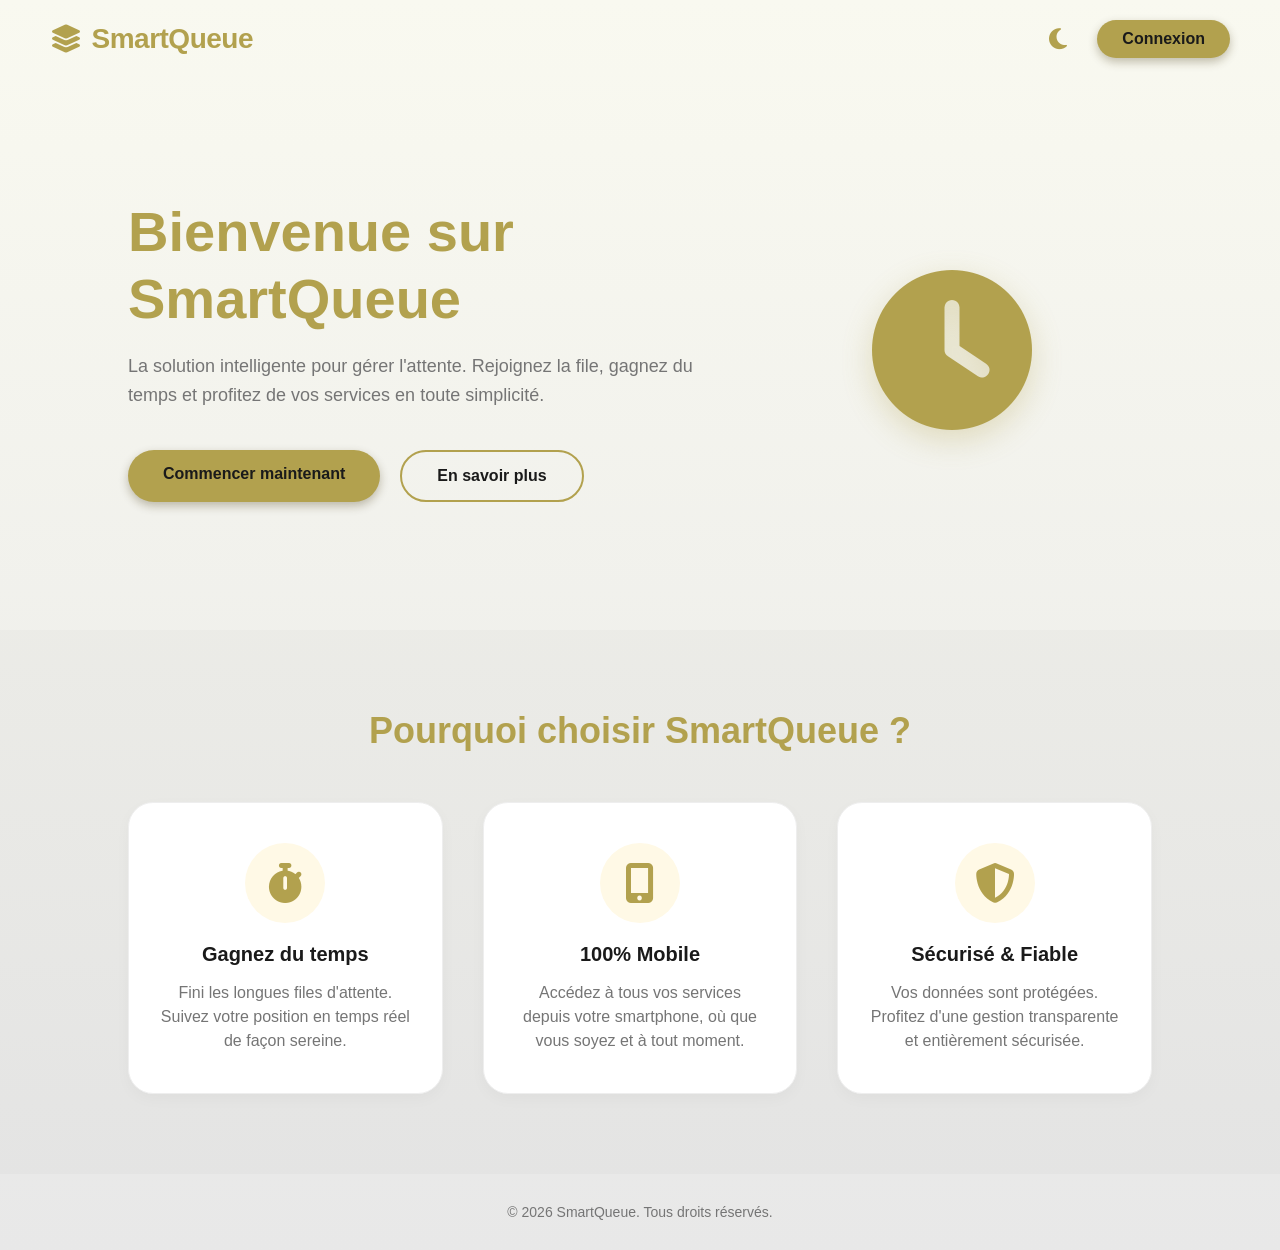
==== index.html @ 58572858 "splitted the signin and signup into two different pages , fixed the client profile page , made addin" ====
<!DOCTYPE html>
<html lang="fr">
<head>
    <meta charset="UTF-8">
    <meta name="viewport" content="width=device-width, initial-scale=1.0">
    <title>SmartQueue - Accueil</title>
    <link rel="stylesheet" href="index.css">
    <link rel="stylesheet" href="https://cdnjs.cloudflare.com/ajax/libs/font-awesome/6.4.0/css/all.min.css">
</head>
<body>

    <!-- Header / Navbar -->
    <nav class="navbar" id="navbar">
        <div class="logo">
            <i class="fas fa-layer-group"></i> SmartQueue
        </div>
        <div class="nav-links">
            <i class="fas fa-moon theme-toggle-icon" style="cursor:pointer; font-size: 24px; color: #B2A14E;" onclick="toggleTheme()"></i>
            <a href="signin/signin.html" class="btn-signin">Connexion</a>
        </div>
    </nav>

    <!-- Hero Section -->
    <div class="hero-section">
        <div class="hero-content">
            <h1>Bienvenue sur SmartQueue</h1>
            <p class="hero-subtitle">La solution intelligente pour gérer l'attente. Rejoignez la file, gagnez du temps et profitez de vos services en toute simplicité.</p>
            <div class="hero-buttons">
                <a href="signup/signup.html" class="btn-primary-large">Commencer maintenant</a>
                <a href="#features" class="btn-secondary-large">En savoir plus</a>
            </div>
        </div>
        <div class="hero-image">
            <i class="fas fa-clock fa-10x hero-icon float-animation"></i>
        </div>
    </div>

    <!-- Features Section -->
    <div class="features-section" id="features">
        <h2>Pourquoi choisir SmartQueue ?</h2>
        <div class="features-grid">
            <div class="feature-card reveal">
                <div class="feature-icon"><i class="fas fa-stopwatch"></i></div>
                <h3>Gagnez du temps</h3>
                <p>Fini les longues files d'attente. Suivez votre position en temps réel de façon sereine.</p>
            </div>
            <div class="feature-card reveal" style="transition-delay: 0.1s;">
                <div class="feature-icon"><i class="fas fa-mobile-alt"></i></div>
                <h3>100% Mobile</h3>
                <p>Accédez à tous vos services depuis votre smartphone, où que vous soyez et à tout moment.</p>
            </div>
            <div class="feature-card reveal" style="transition-delay: 0.2s;">
                <div class="feature-icon"><i class="fas fa-shield-alt"></i></div>
                <h3>Sécurisé & Fiable</h3>
                <p>Vos données sont protégées. Profitez d'une gestion transparente et entièrement sécurisée.</p>
            </div>
        </div>
    </div>

    <footer>
        <p>&copy; 2026 SmartQueue. Tous droits réservés.</p>
    </footer>

    <script src="theme.js"></script>
    <script>
        // Scroll reveal effect and Navbar style change on scroll
        window.addEventListener('scroll', () => {
            const navbar = document.getElementById('navbar');
            if (window.scrollY > 50) {
                navbar.classList.add('scrolled');
            } else {
                navbar.classList.remove('scrolled');
            }

            const reveals = document.querySelectorAll('.reveal');
            for (var i = 0; i < reveals.length; i++) {
                var windowheight = window.innerHeight;
                var revealtop = reveals[i].getBoundingClientRect().top;
                var revealpoint = 100;

                if (revealtop < windowheight - revealpoint) {
                    reveals[i].classList.add('active');
                }
            }
        });

        // Trigger scroll event on load to show elements initially in view
        window.dispatchEvent(new Event('scroll'));
    </script>
</body>
</html>
---- index.css ----
:root {
    --primary-color: #FFC107; /* Le jaune Tasker */
    --bg-gradient: linear-gradient(180deg, #F9F9F0 0%, #E8E8E8 100%);
    --text-main: #1A1A1A;
    --text-muted: #757575;
    --input-bg: #FFFFFF;
    --card-bg: #FFFFFF;
    --border-color: #E0E0E0;
    --border-color-light: #eee;
    --icon-bg: #FFF9E6;
    --icon-color: #333;
    --border-radius: 30px;
}

body.dark-theme {
    --bg-gradient: linear-gradient(180deg, #1A1A1A 0%, #121212 100%);
    --text-main: #F5F5F5;
    --text-muted: #A0AAB2;
    --input-bg: #2C2C2C;
    --card-bg: #222222;
    --border-color: #444444;
    --border-color-light: #333333;
    --icon-bg: #332B1A;
    --icon-color: #ccc;
}

* {
    box-sizing: border-box;
    margin: 0;
    padding: 0;
    font-family: 'Segoe UI', Roboto, Helvetica, Arial, sans-serif;
    scroll-behavior: smooth;
}

body {
    background: var(--bg-gradient);
    color: var(--text-main);
    transition: background 0.5s ease, color 0.5s ease;
    min-height: 100vh;
    display: flex;
    flex-direction: column;
}

/* Navbar */
.navbar {
    display: flex;
    justify-content: space-between;
    align-items: center;
    padding: 20px 50px;
    background: transparent;
    position: fixed;
    top: 0;
    left: 0;
    right: 0;
    z-index: 1000;
    transition: background 0.3s ease, padding 0.3s ease, box-shadow 0.3s ease;
}

.navbar.scrolled {
    background: var(--card-bg);
    padding: 15px 50px;
    box-shadow: 0 4px 15px rgba(0, 0, 0, 0.05);
}

.logo {
    font-size: 28px;
    font-weight: 700;
    color: #B2A14E; /* Couleur dorée */
    letter-spacing: -0.5px;
    display: flex;
    align-items: center;
    gap: 10px;
}

.nav-links {
    display: flex;
    align-items: center;
    gap: 30px;
}

.btn-signin {
    padding: 10px 25px;
    border-radius: var(--border-radius);
    background-color: #B2A14E;
    color: #1A1A1A;
    text-decoration: none;
    font-weight: 600;
    transition: transform 0.2s, box-shadow 0.2s;
    box-shadow: 0 4px 10px rgba(62, 49, 11, 0.3);
}

.btn-signin:hover {
    transform: translateY(-2px);
    box-shadow: 0 6px 15px rgba(62, 49, 11, 0.4);
}

/* Hero Section */
.hero-section {
    display: flex;
    justify-content: space-between;
    align-items: center;
    padding: 150px 10% 80px; /* Top padding to account for fixed navbar */
    flex: 1;
}

.hero-content {
    max-width: 600px;
    animation: slideInLeft 1s ease forwards;
}

.hero-content h1 {
    font-size: 56px;
    font-weight: 800;
    margin-bottom: 20px;
    color: #B2A14E;
    line-height: 1.2;
}

.hero-subtitle {
    font-size: 18px;
    color: var(--text-muted);
    margin-bottom: 40px;
    line-height: 1.6;
}

.hero-buttons {
    display: flex;
    gap: 20px;
}

.btn-primary-large {
    padding: 15px 35px;
    border-radius: var(--border-radius);
    background-color: #B2A14E;
    color: #1A1A1A;
    text-decoration: none;
    font-weight: 600;
    font-size: 16px;
    transition: transform 0.2s, box-shadow 0.2s;
    box-shadow: 0 4px 10px rgba(62, 49, 11, 0.3);
}

.btn-primary-large:hover {
    transform: translateY(-2px);
    box-shadow: 0 6px 15px rgba(62, 49, 11, 0.4);
}

.btn-secondary-large {
    padding: 15px 35px;
    border-radius: var(--border-radius);
    background-color: transparent;
    color: var(--text-main);
    text-decoration: none;
    font-weight: 600;
    font-size: 16px;
    border: 2px solid #B2A14E;
    transition: all 0.2s;
}

.btn-secondary-large:hover {
    background-color: rgba(178, 161, 78, 0.1);
    transform: translateY(-2px);
}

.hero-image {
    display: flex;
    justify-content: center;
    align-items: center;
    width: 400px;
    height: 400px;
    animation: slideInRight 1s ease forwards;
}

.hero-icon {
    color: #B2A14E;
    text-shadow: 0 10px 30px rgba(178, 161, 78, 0.3);
}

.float-animation {
    animation: float 4s ease-in-out infinite;
}

@keyframes float {
    0% { transform: translateY(0px); }
    50% { transform: translateY(-20px); }
    100% { transform: translateY(0px); }
}

@keyframes slideInLeft {
    0% { opacity: 0; transform: translateX(-50px); }
    100% { opacity: 1; transform: translateX(0); }
}

@keyframes slideInRight {
    0% { opacity: 0; transform: translateX(50px); }
    100% { opacity: 1; transform: translateX(0); }
}

/* Reveal Elements */
.reveal {
    opacity: 0;
    transform: translateY(30px);
    transition: all 0.6s ease;
}

.reveal.active {
    opacity: 1;
    transform: translateY(0);
}

/* Features Section */
.features-section {
    padding: 80px 10%;
    text-align: center;
    background: rgba(0, 0, 0, 0.02);
}

body.dark-theme .features-section {
    background: rgba(255, 255, 255, 0.02);
}

.features-section h2 {
    font-size: 36px;
    margin-bottom: 50px;
    color: #B2A14E;
}

.features-grid {
    display: grid;
    grid-template-columns: repeat(3, 1fr);
    gap: 40px;
}

.feature-card {
    background: var(--card-bg);
    padding: 40px 30px;
    border-radius: 25px;
    border: 1px solid var(--border-color-light);
    box-shadow: 0 5px 15px rgba(0,0,0,0.03);
    transition: transform 0.3s, box-shadow 0.3s, border-color 0.3s;
}

.feature-card:hover {
    transform: translateY(-10px);
    box-shadow: 0 15px 30px rgba(0,0,0,0.08);
    border-color: #B2A14E;
}

.feature-icon {
    font-size: 40px;
    color: #B2A14E;
    margin-bottom: 20px;
    background: var(--icon-bg);
    width: 80px;
    height: 80px;
    display: inline-flex;
    align-items: center;
    justify-content: center;
    border-radius: 50%;
}

.feature-card h3 {
    font-size: 20px;
    margin-bottom: 15px;
}

.feature-card p {
    color: var(--text-muted);
    line-height: 1.5;
}

/* Footer */
footer {
    text-align: center;
    padding: 30px;
    color: var(--text-muted);
    font-size: 14px;
    margin-top: auto;
}

/* Responsive */
@media (max-width: 992px) {
    .hero-section {
        flex-direction: column;
        text-align: center;
        padding: 120px 5% 50px;
    }
    
    .hero-buttons {
        justify-content: center;
    }
    
    .hero-image {
        margin-top: 50px;
        width: 100%;
        height: auto;
    }
    
    .features-grid {
        grid-template-columns: repeat(2, 1fr);
    }
}

@media (max-width: 768px) {
    .hero-content h1 {
        font-size: 40px;
    }
    
    .features-grid {
        grid-template-columns: 1fr;
    }
    
    .navbar {
        padding: 15px 20px;
    }
    
    .navbar.scrolled {
        padding: 10px 20px;
    }
    
    .hero-buttons {
        flex-direction: column;
    }
}
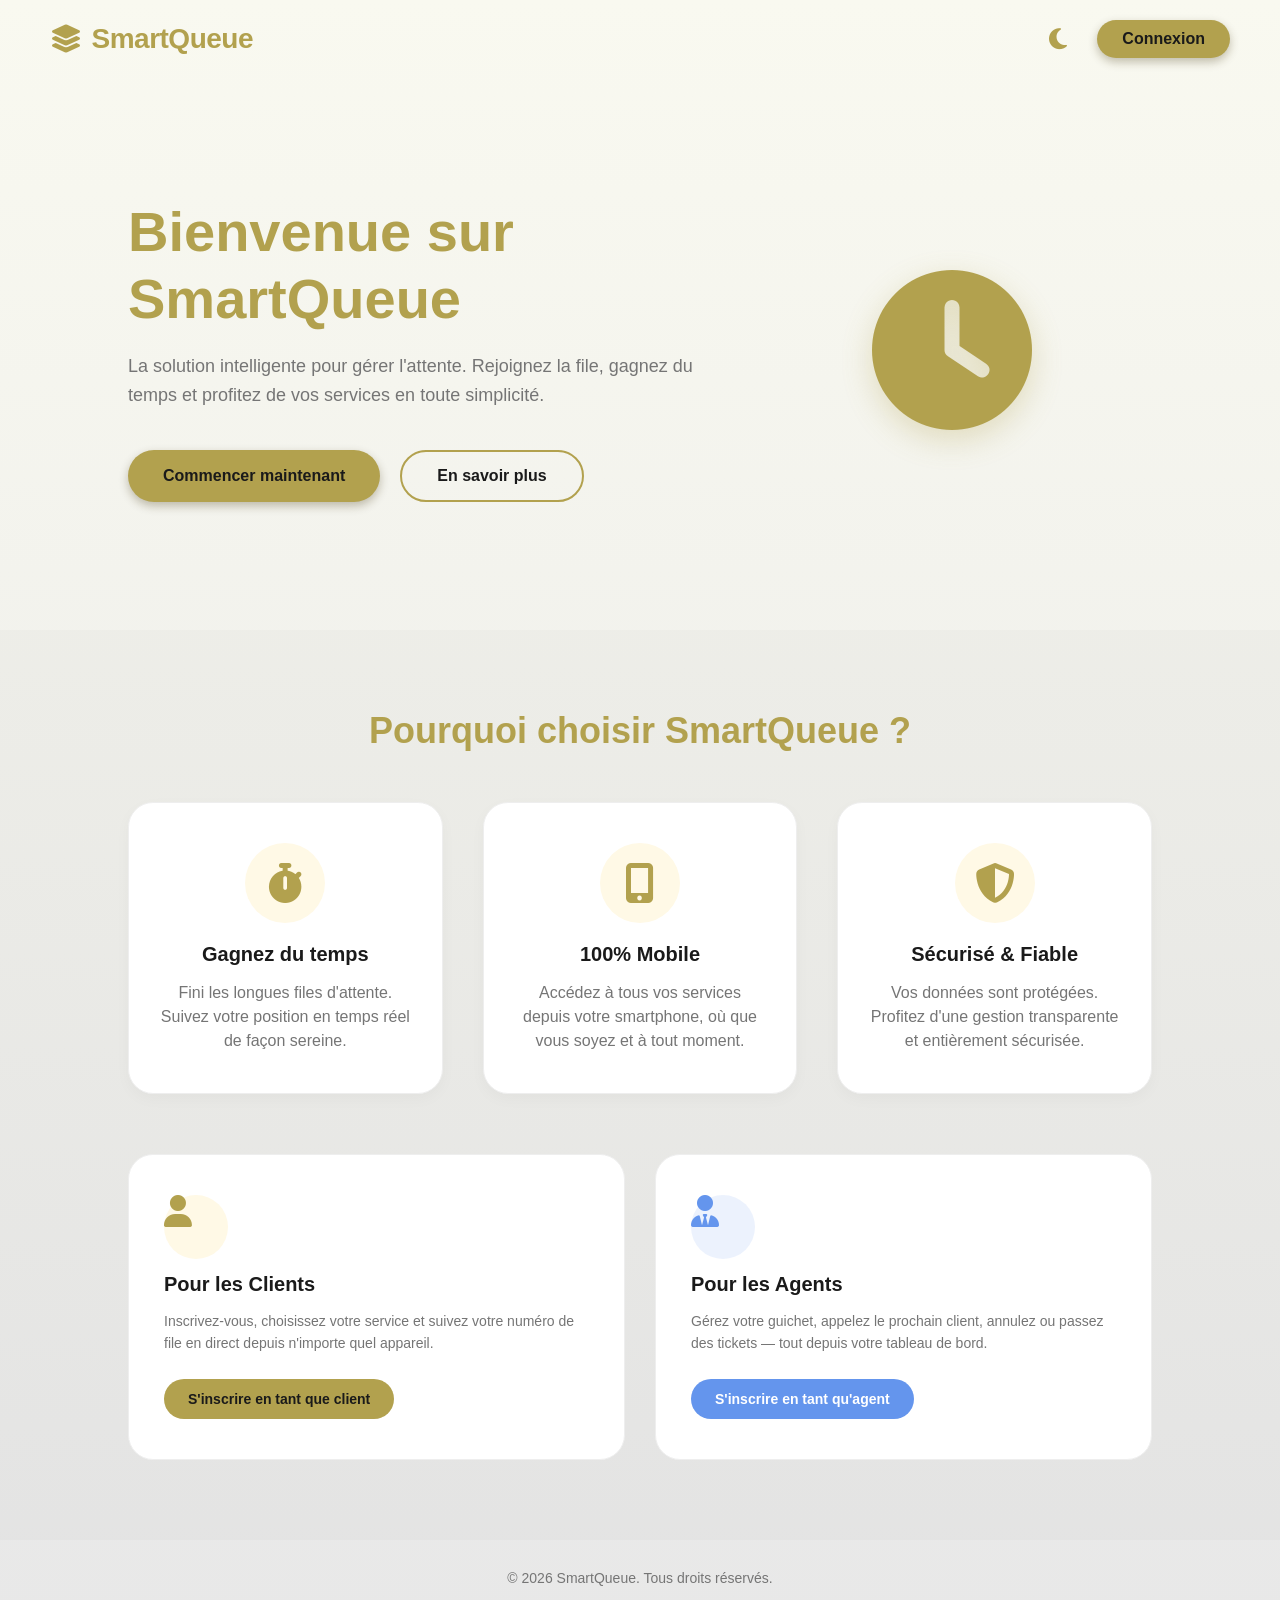
==== commit b51af334: "added the signin and sigup as an admin and made the admin s interface" ====
--- a/index.html
+++ b/index.html
@@ -4,8 +4,94 @@
     <meta charset="UTF-8">
     <meta name="viewport" content="width=device-width, initial-scale=1.0">
     <title>SmartQueue - Accueil</title>
+    <meta name="description" content="SmartQueue — La solution intelligente pour gérer les files d'attente. Rejoignez la file, gagnez du temps.">
     <link rel="stylesheet" href="index.css">
     <link rel="stylesheet" href="https://cdnjs.cloudflare.com/ajax/libs/font-awesome/6.4.0/css/all.min.css">
+    <style>
+        /* ── Role-choice modal ── */
+        .modal-overlay {
+            position: fixed;
+            inset: 0;
+            background: rgba(0,0,0,0.55);
+            backdrop-filter: blur(6px);
+            z-index: 2000;
+            display: flex;
+            align-items: center;
+            justify-content: center;
+            opacity: 0;
+            pointer-events: none;
+            transition: opacity 0.3s ease;
+        }
+        .modal-overlay.active {
+            opacity: 1;
+            pointer-events: all;
+        }
+        .modal-card {
+            background: var(--card-bg);
+            border-radius: 28px;
+            padding: 48px 40px 40px;
+            max-width: 520px;
+            width: 90%;
+            box-shadow: 0 25px 60px rgba(0,0,0,0.2);
+            text-align: center;
+            transform: translateY(30px) scale(0.96);
+            transition: transform 0.35s ease, opacity 0.35s ease;
+            border: 1px solid var(--border-color-light);
+            position: relative;
+        }
+        .modal-overlay.active .modal-card {
+            transform: translateY(0) scale(1);
+        }
+        .modal-close {
+            position: absolute;
+            top: 16px; right: 18px;
+            background: none; border: none;
+            font-size: 20px; color: var(--text-muted);
+            cursor: pointer; transition: color 0.2s;
+        }
+        .modal-close:hover { color: var(--text-main); }
+        .modal-card h2 {
+            font-size: 26px; font-weight: 700;
+            color: #B2A14E; margin-bottom: 8px;
+        }
+        .modal-card p {
+            color: var(--text-muted); font-size: 14px;
+            margin-bottom: 36px; line-height: 1.6;
+        }
+        .role-options {
+            display: grid;
+            grid-template-columns: 1fr 1fr;
+            gap: 20px;
+        }
+        .role-card {
+            border: 2px solid var(--border-color);
+            border-radius: 20px;
+            padding: 30px 20px;
+            cursor: pointer;
+            text-decoration: none;
+            color: var(--text-main);
+            transition: all 0.25s ease;
+            display: flex; flex-direction: column;
+            align-items: center; gap: 12px;
+        }
+        .role-card:hover {
+            border-color: #B2A14E;
+            background: rgba(178,161,78,0.07);
+            transform: translateY(-4px);
+            box-shadow: 0 10px 25px rgba(178,161,78,0.15);
+        }
+        .role-card .role-icon {
+            width: 68px; height: 68px; border-radius: 50%;
+            background: var(--icon-bg);
+            display: flex; align-items: center; justify-content: center;
+            font-size: 28px; color: #B2A14E;
+        }
+        .role-card h3 { font-size: 17px; font-weight: 700; }
+        .role-card span { font-size: 12px; color: var(--text-muted); line-height: 1.4; }
+        .role-card.admin-role { border-color: rgba(100,149,237,0.3); }
+        .role-card.admin-role:hover { border-color: #6495ED; background: rgba(100,149,237,0.07); box-shadow: 0 10px 25px rgba(100,149,237,0.15); }
+        .role-card.admin-role .role-icon { background: rgba(100,149,237,0.12); color: #6495ED; }
+    </style>
 </head>
 <body>
 
@@ -19,6 +105,27 @@
             <a href="signin/signin.html" class="btn-signin">Connexion</a>
         </div>
     </nav>
+
+    <!-- Role-Selection Modal -->
+    <div class="modal-overlay" id="roleModal" role="dialog" aria-modal="true" aria-labelledby="modalTitle">
+        <div class="modal-card">
+            <button class="modal-close" onclick="closeModal()" title="Fermer"><i class="fas fa-times"></i></button>
+            <h2 id="modalTitle">Qui êtes-vous ?</h2>
+            <p>Choisissez votre type de compte pour commencer l'inscription sur SmartQueue.</p>
+            <div class="role-options">
+                <a href="signup/signup.html?role=client" class="role-card" id="clientRoleBtn">
+                    <div class="role-icon"><i class="fas fa-user"></i></div>
+                    <h3>Client</h3>
+                    <span>Je veux rejoindre une file d'attente et suivre mon tour.</span>
+                </a>
+                <a href="signup/signup.html?role=agent" class="role-card admin-role" id="agentRoleBtn">
+                    <div class="role-icon"><i class="fas fa-user-tie"></i></div>
+                    <h3>Agent / Admin</h3>
+                    <span>Je travaille dans un établissement et je gère les files.</span>
+                </a>
+            </div>
+        </div>
+    </div>
 
     <!-- Hero Section -->
     <div class="hero-section">
@@ -26,7 +133,7 @@
             <h1>Bienvenue sur SmartQueue</h1>
             <p class="hero-subtitle">La solution intelligente pour gérer l'attente. Rejoignez la file, gagnez du temps et profitez de vos services en toute simplicité.</p>
             <div class="hero-buttons">
-                <a href="signup/signup.html" class="btn-primary-large">Commencer maintenant</a>
+                <button onclick="openModal()" class="btn-primary-large" id="startBtn" style="border:none;cursor:pointer;">Commencer maintenant</button>
                 <a href="#features" class="btn-secondary-large">En savoir plus</a>
             </div>
         </div>
@@ -55,6 +162,22 @@
                 <p>Vos données sont protégées. Profitez d'une gestion transparente et entièrement sécurisée.</p>
             </div>
         </div>
+
+        <!-- Who is it for section -->
+        <div class="two-tracks reveal" style="transition-delay:0.3s;">
+            <div class="track-card">
+                <i class="fas fa-user track-icon"></i>
+                <h3>Pour les Clients</h3>
+                <p>Inscrivez-vous, choisissez votre service et suivez votre numéro de file en direct depuis n'importe quel appareil.</p>
+                <a href="signup/signup.html?role=client" class="btn-track">S'inscrire en tant que client</a>
+            </div>
+            <div class="track-card track-admin">
+                <i class="fas fa-user-tie track-icon"></i>
+                <h3>Pour les Agents</h3>
+                <p>Gérez votre guichet, appelez le prochain client, annulez ou passez des tickets — tout depuis votre tableau de bord.</p>
+                <a href="signup/signup.html?role=agent" class="btn-track btn-track-admin">S'inscrire en tant qu'agent</a>
+            </div>
+        </div>
     </div>
 
     <footer>
@@ -63,6 +186,21 @@
 
     <script src="theme.js"></script>
     <script>
+        function openModal() {
+            document.getElementById('roleModal').classList.add('active');
+        }
+        function closeModal() {
+            document.getElementById('roleModal').classList.remove('active');
+        }
+        // Close on overlay click (outside modal card)
+        document.getElementById('roleModal').addEventListener('click', function(e) {
+            if (e.target === this) closeModal();
+        });
+        // Close on Escape key
+        document.addEventListener('keydown', function(e) {
+            if (e.key === 'Escape') closeModal();
+        });
+
         // Scroll reveal effect and Navbar style change on scroll
         window.addEventListener('scroll', () => {
             const navbar = document.getElementById('navbar');
@@ -77,14 +215,12 @@
                 var windowheight = window.innerHeight;
                 var revealtop = reveals[i].getBoundingClientRect().top;
                 var revealpoint = 100;
-
                 if (revealtop < windowheight - revealpoint) {
                     reveals[i].classList.add('active');
                 }
             }
         });
 
-        // Trigger scroll event on load to show elements initially in view
         window.dispatchEvent(new Event('scroll'));
     </script>
 </body>
--- a/index.css
+++ b/index.css
@@ -322,3 +322,94 @@
         flex-direction: column;
     }
 }
+
+/* Two-Tracks Section */
+.two-tracks {
+    display: grid;
+    grid-template-columns: 1fr 1fr;
+    gap: 30px;
+    margin-top: 60px;
+    text-align: left;
+}
+
+.track-card {
+    background: var(--card-bg);
+    border: 1px solid var(--border-color-light);
+    border-radius: 25px;
+    padding: 40px 35px;
+    display: flex;
+    flex-direction: column;
+    gap: 14px;
+    transition: transform 0.3s, box-shadow 0.3s, border-color 0.3s;
+}
+
+.track-card:hover {
+    transform: translateY(-6px);
+    box-shadow: 0 18px 40px rgba(0,0,0,0.07);
+    border-color: #B2A14E;
+}
+
+.track-card.track-admin:hover {
+    border-color: #6495ED;
+    box-shadow: 0 18px 40px rgba(100,149,237,0.12);
+}
+
+.track-icon {
+    font-size: 32px;
+    color: #B2A14E;
+    background: var(--icon-bg);
+    width: 64px; height: 64px;
+    display: inline-flex;
+    align-items: center; justify-content: center;
+    border-radius: 50%;
+}
+
+.track-admin .track-icon {
+    background: rgba(100,149,237,0.12);
+    color: #6495ED;
+}
+
+.track-card h3 {
+    font-size: 20px;
+    font-weight: 700;
+}
+
+.track-card p {
+    color: var(--text-muted);
+    line-height: 1.6;
+    font-size: 14px;
+}
+
+.btn-track {
+    display: inline-block;
+    margin-top: 10px;
+    padding: 12px 24px;
+    border-radius: 30px;
+    background: #B2A14E;
+    color: #1A1A1A;
+    text-decoration: none;
+    font-weight: 600;
+    font-size: 14px;
+    transition: transform 0.2s, box-shadow 0.2s;
+    align-self: flex-start;
+}
+
+.btn-track:hover {
+    transform: translateY(-2px);
+    box-shadow: 0 6px 15px rgba(62,49,11,0.3);
+}
+
+.btn-track-admin {
+    background: #6495ED;
+    color: #fff;
+}
+
+.btn-track-admin:hover {
+    box-shadow: 0 6px 15px rgba(100,149,237,0.35);
+}
+
+@media (max-width: 768px) {
+    .two-tracks {
+        grid-template-columns: 1fr;
+    }
+}
